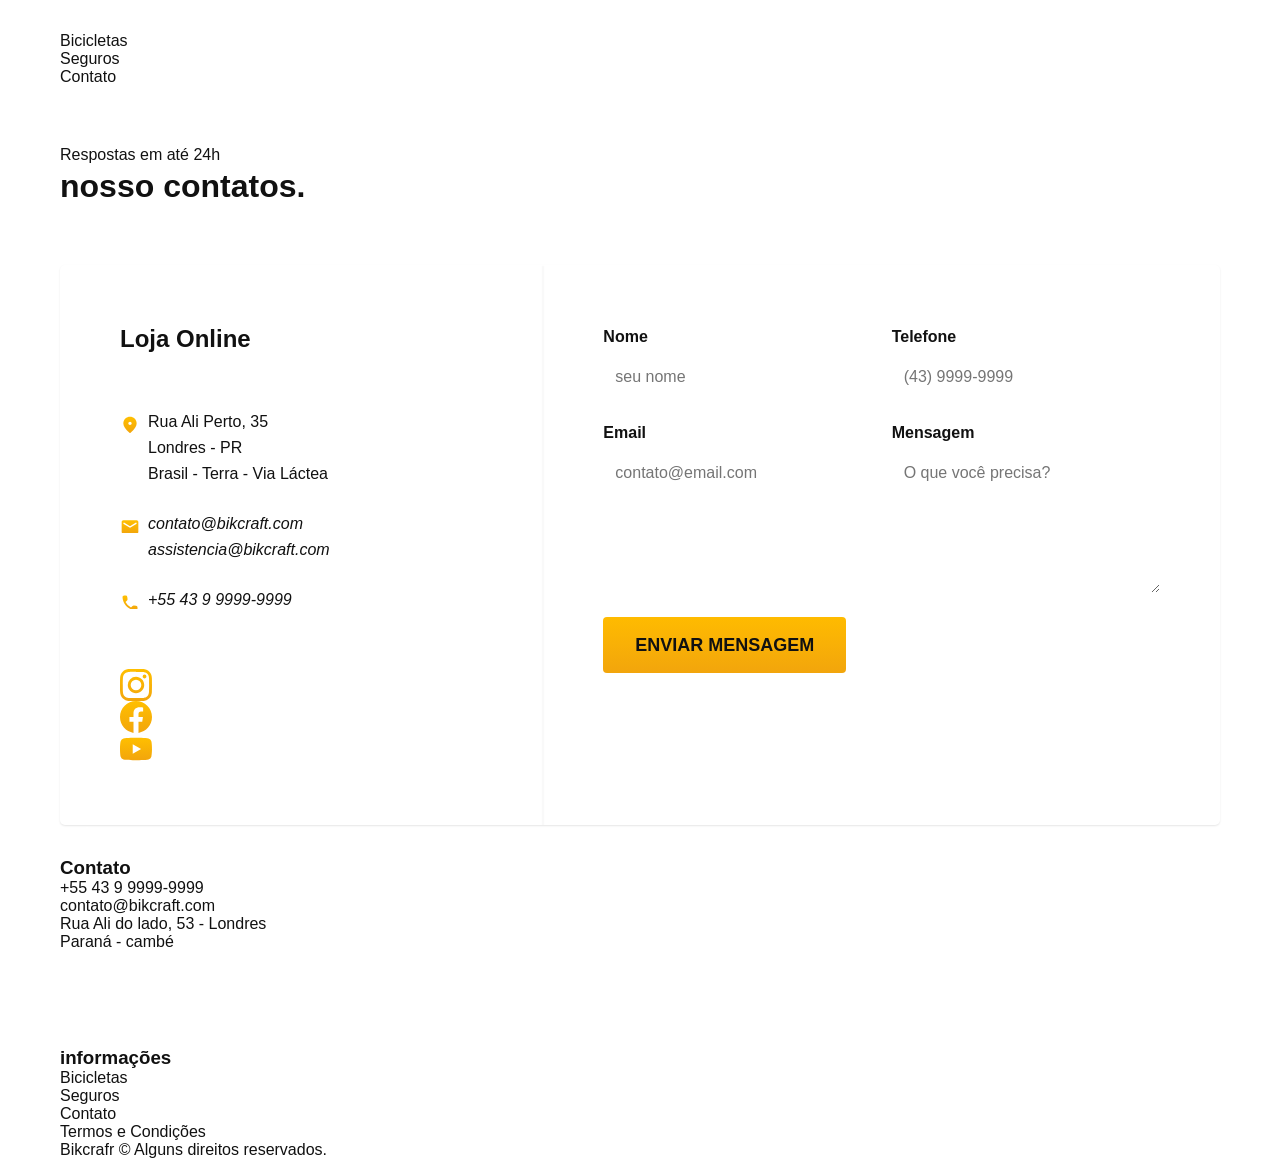
==== contato.html @ b15a6275 "Adicionando Formulario na area de contato" ====
<!doctype html>
<html lang="pt-BR">

<head>
  <meta charset="UTF-8" />
  <meta name="viewport" content="width=device-width, initial-scale=1.0" />
  <title>Contato | Bikcraft</title>
  <meta name="description" content="Termos e Condições" />
  <link rel="stylesheet" href="./css/style.css" />

  <!-- <link rel="preconnect" href="https://fonts.googleapis.com">
    <link rel="preconnect" href="https://fonts.gstatic.com" crossorigin>
    <link href="https://fonts.googleapis.com/css2?family=Poppins:ital,wght@0,100;0,200;0,300;0,400;0,500;0,600;0,700;0,800;0,900;1,100;1,200;1,300;1,400;1,500;1,600;1,700;1,800;1,900&family=Roboto:ital,wght@0,100..900;1,100..900&display=swap" rel="stylesheet"> -->
</head>

<body id="contato">
  <header class="header-bg">
    <div class="header container">
      <a href="./">
        <img src="./img/bikcraft.svg" alt="Bikcraft" />
      </a>
      <nav aria-label="primaria">
        <ul class="header-menu font-1-m cor-0">
          <li><a href="./bicicletas.html">Bicicletas</a></li>
          <li><a href="./seguros.html">Seguros</a></li>
          <li><a href="./contato.html">Contato</a></li>
        </ul>
      </nav>
    </div>
  </header>

  <main>
    <div class="titulo-bg">
      <div class="titulo container">
        <p class="font-2-l-b cor-5">Respostas em até 24h</p>
        <h1 class="font-1-xxl cor-0">
          nosso contatos<span class="cor-p1">.</span>
        </h1>
      </div>
    </div>

    <div class="contato container">
      <section class="contato-dados" aria-label="Endereço">
        <h2 class="font-1-m cor-0">Loja Online</h2>
        <div class="contato-endereco font-2-s cor-4">
          <p>Rua Ali Perto, 35</p>
          <p>Londres - PR</p>
          <p>Brasil - Terra - Via Láctea</p>
        </div>
        <address class="contato-meios font-2-s cor-4">
          <a href="mailto:contato@bikcraft.com">contato@bikcraft.com</a>
          <a href="mailto:assistencia@bikcraft.com">assistencia@bikcraft.com</a>
          <a href="tel:+5543999999999">+55 43 9 9999-9999</a>
        </address>
        <div class="contato-rede">
          <a href="./">
            <img src="./img/redes/instagram-p.svg" alt="instagram" />
          </a>

          <a href="./">
            <img src="./img/redes/facebook-p.svg" alt="facebook" />
          </a>

          <a href="./">
            <img src="./img/redes/youtube-p.svg" alt="youtube" />
          </a>
        </div>
      </section>
      <section class="contato-formulario" aria-label="Formulario">
        <form class="form" action="./contato.html">
          <div>
            <label for="nome">Nome</label>
            <input type="text" id="nome" name="nome" placeholder="seu nome">
          </div>

          <div>
            <label for="telefone">Telefone</label>
            <input type="text" id="telefone" name="telefone" placeholder="(43) 9999-9999">
          </div>

          <div class="col-2">
            <label for="email">Email</label>
            <input type="email" id="email" name="email" placeholder="contato@email.com">
          </div>

          <div class="col-2">
            <label for="mensagem">Mensagem</label>
            <textarea rows="5" id="mensagem" name="mensagem" placeholder="O que você precisa?"></textarea>
          </div>
          <button class="botao col-2">Enviar Mensagem</button>
        </form>
      </section>
    </div>
  </main>

  <footer class="footer-bg">
    <div class="footer container">
      <img src="./img/bikcraft.svg" alt="Bikcraft" />
      <div class="footer-contato">
        <h3 class="font-2-l-b cor-0">Contato</h3>
        <ul class="font-2-m cor-5">
          <li><a href="tel:+5543999999999">+55 43 9 9999-9999</a></li>
          <li>
            <a href="mailto:contato@bikcraft.com">contato@bikcraft.com</a>
          </li>
          <li>Rua Ali do lado, 53 - Londres</li>
          <li>Paraná - cambé</li>
        </ul>
        <div class="footer-redes">
          <a href="./">
            <img src="./img/redes/instagram.svg" alt="instagram" />
          </a>

          <a href="./">
            <img src="./img/redes/facebook.svg" alt="facebook" />
          </a>

          <a href="./">
            <img src="./img/redes/youtube.svg" alt="youtube" />
          </a>
        </div>
      </div>
      <div class="footer-informacoes">
        <h3 class="font-2-l-b cor-0">informações</h3>
        <nav>
          <ul class="font-1-m cor-5">
            <li><a href="./bicicletas.html">Bicicletas</a></li>
            <li><a href="./seguros.html">Seguros</a></li>
            <li><a href="./contato.html">Contato</a></li>
            <li><a href="./termos.html">Termos e Condições</a></li>
          </ul>
        </nav>
      </div>
      <p class="footer-copy font-2-m cor-6">
        Bikcrafr © Alguns direitos reservados.
      </p>
    </div>
  </footer>
</body>

</html>
---- css/style.css ----
@import "./global/global.css";
@import "./utilidades/tipografia.css";
@import "./utilidades/cores.css";

@import "./global/header.css";

/* Home */
@import "./home/introducao.css";
@import "./home/tecnologia.css";
@import "./home/parceiros.css";
@import "./home/depoimento.css";
/* Utilidades */
@import "./utilidades/componentes.css";
@import "./utilidades/formulario.css";

/*Bicicletas*/
@import "./bicicletas/bicicletas-listas.css";
@import "./bicicletas/bicicletas.css";

/*Bicicleta*/
@import "./bicicleta/bicicleta.css";
@import "./bicicleta/seguro.css";


/*Seguros*/
@import "./seguros/seguros.css";
@import "./seguros/vantagens.css";
@import "./seguros/perguntas.css";

/*Contato*/
@import "./contato/contato.css";
@import "./contato/lojas.css";

/*Termos*/
@import "./seguros/termos.css";



@import "./global/footer.css";
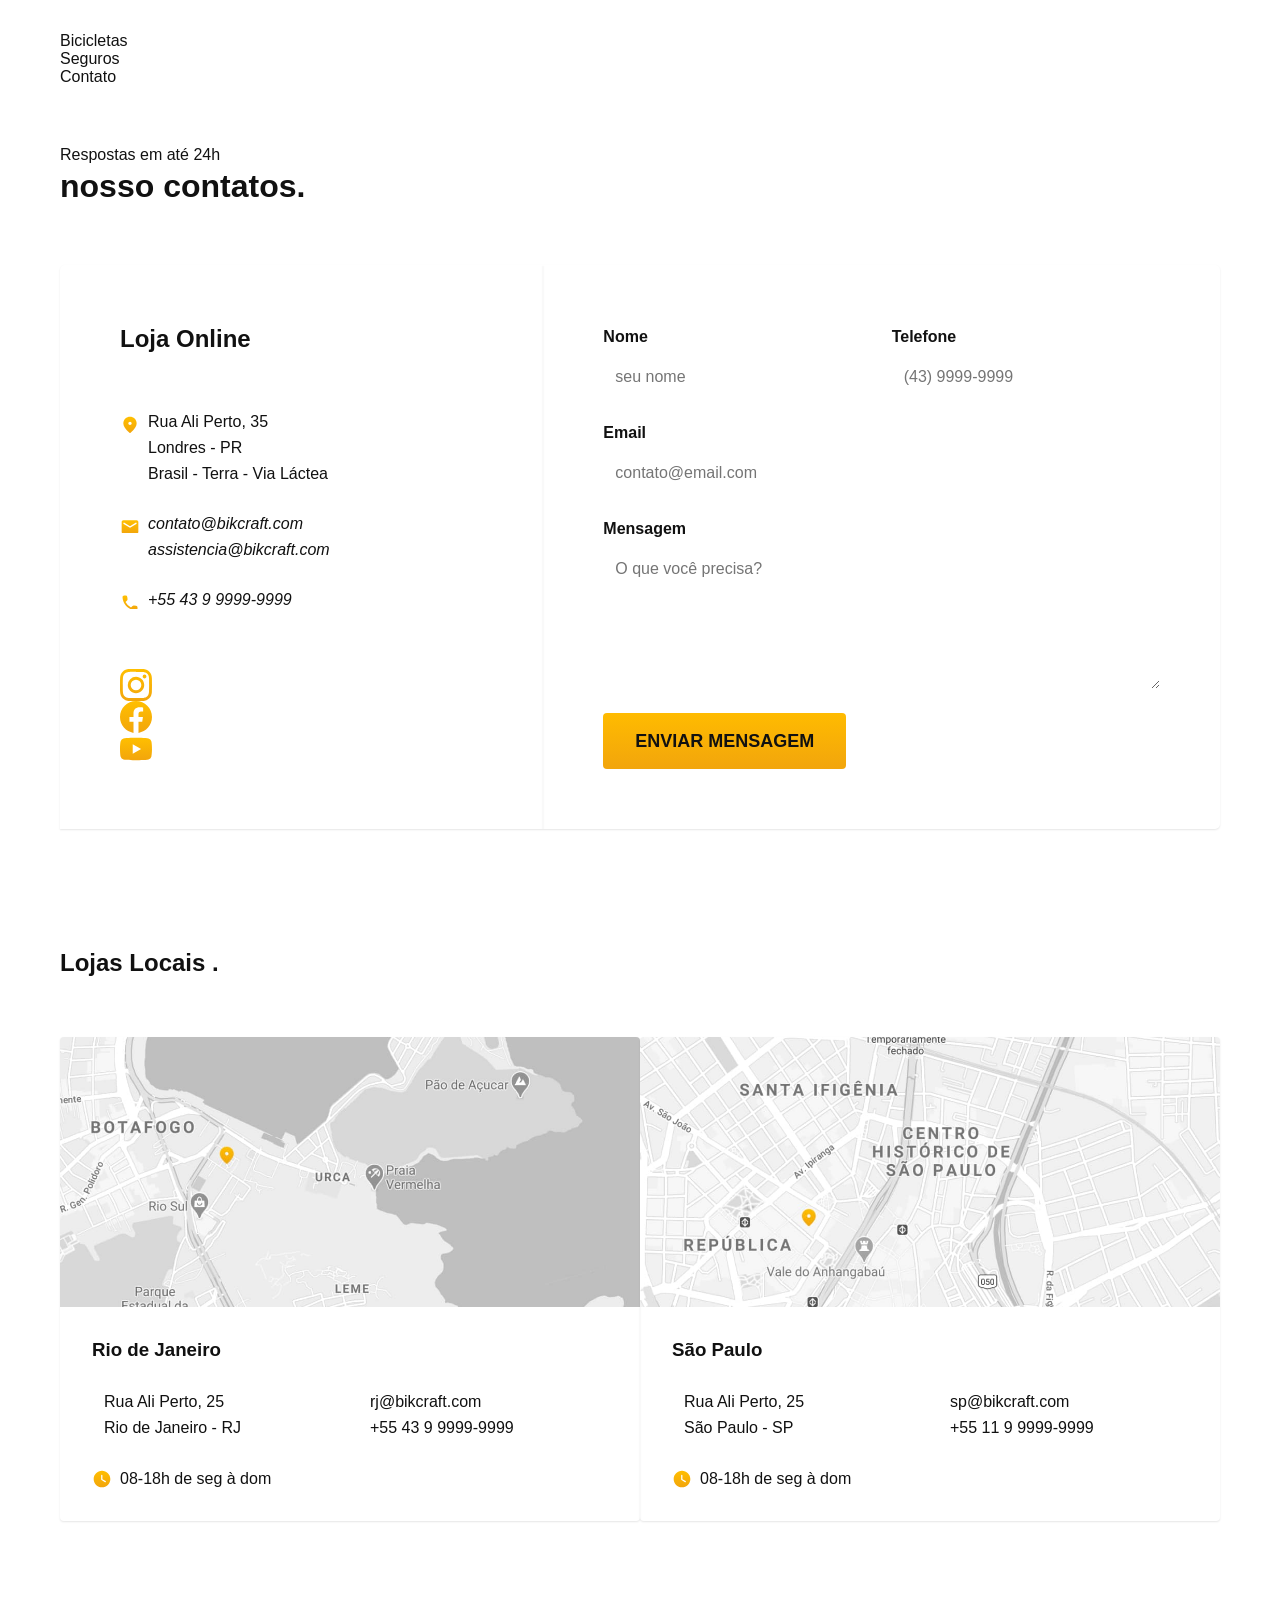
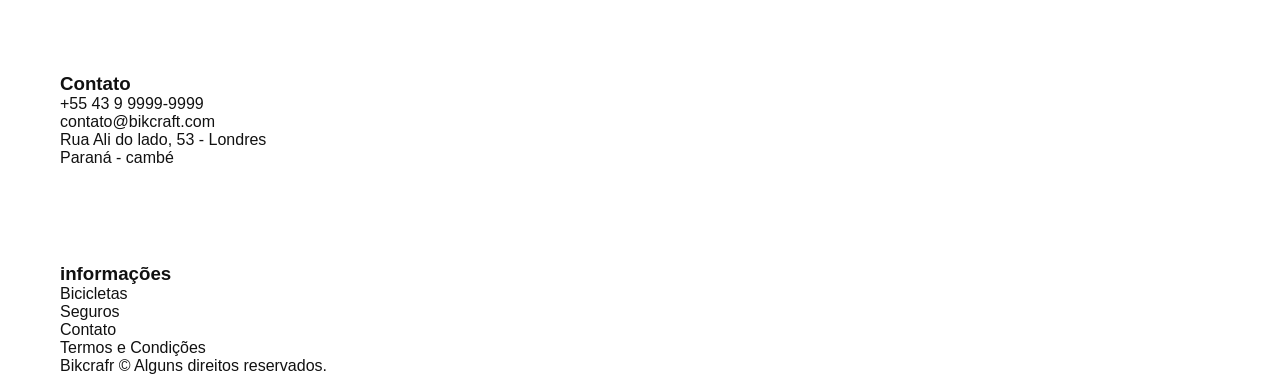
==== commit 2eb7adf2: "Orçamento em produção" ====
--- a/contato.html
+++ b/contato.html
@@ -93,6 +93,41 @@
     </div>
   </main>
 
+  <article class="lojas container">
+    <h2 class="font-1-xxl">Lojas Locais <span class="cor-p1">.</span></h2>
+    <div class="lojas-item">
+      <img src="./img/lojas/rj.jpg" alt="mapa marcando o endereço em Rua Ali Perto, 25 Londres - PR">
+      <div class="lojas-conteudo">
+        <h3 class="font-1-xl">Rio de Janeiro</h3>
+        <div class="lojas-dados font-2-s cor-8">
+          <p>Rua Ali Perto, 25</p>
+          <p>Rio de Janeiro - RJ</p>
+        </div>
+        <div class="lojas-dados font-2-s cor-8">
+          <a href="mailto:rj@bikcraft.com">rj@bikcraft.com</a>
+          <a href="tel:+5543999999999">+55 43 9 9999-9999</a>
+        </div>
+        <p class="lojas-tempo font-1-s"><img src="./img/icones/horario.svg" alt=""> 08-18h de seg à dom</p>
+      </div>
+    </div>
+
+    <div class="lojas-item">
+      <img src="./img/lojas/sp.jpg" alt="mapa marcando o endereço em Rua Ali Perto, 25 São Paulo - SP">
+      <div class="lojas-conteudo">
+        <h3 class="font-1-xl">São Paulo</h3>
+        <div class="lojas-dados font-2-s cor-8">
+          <p>Rua Ali Perto, 25</p>
+          <p>São Paulo - SP</p>
+        </div>
+        <div class="lojas-dados font-2-s cor-8">
+          <a href="mailto:sp@bikcraft.com">sp@bikcraft.com</a>
+          <a href="tel:+5511999999999">+55 11 9 9999-9999</a>
+        </div>
+        <p class="lojas-tempo font-1-s"><img src="./img/icones/horario.svg" alt=""> 08-18h de seg à dom</p>
+      </div>
+    </div>
+  </article>
+
   <footer class="footer-bg">
     <div class="footer container">
       <img src="./img/bikcraft.svg" alt="Bikcraft" />
--- a/css/style.css
+++ b/css/style.css
@@ -31,6 +31,9 @@
 @import "./contato/contato.css";
 @import "./contato/lojas.css";
 
+/*Orçamento*/
+@import "./orcamento/orcamento.css";
+
 /*Termos*/
 @import "./seguros/termos.css";
 
